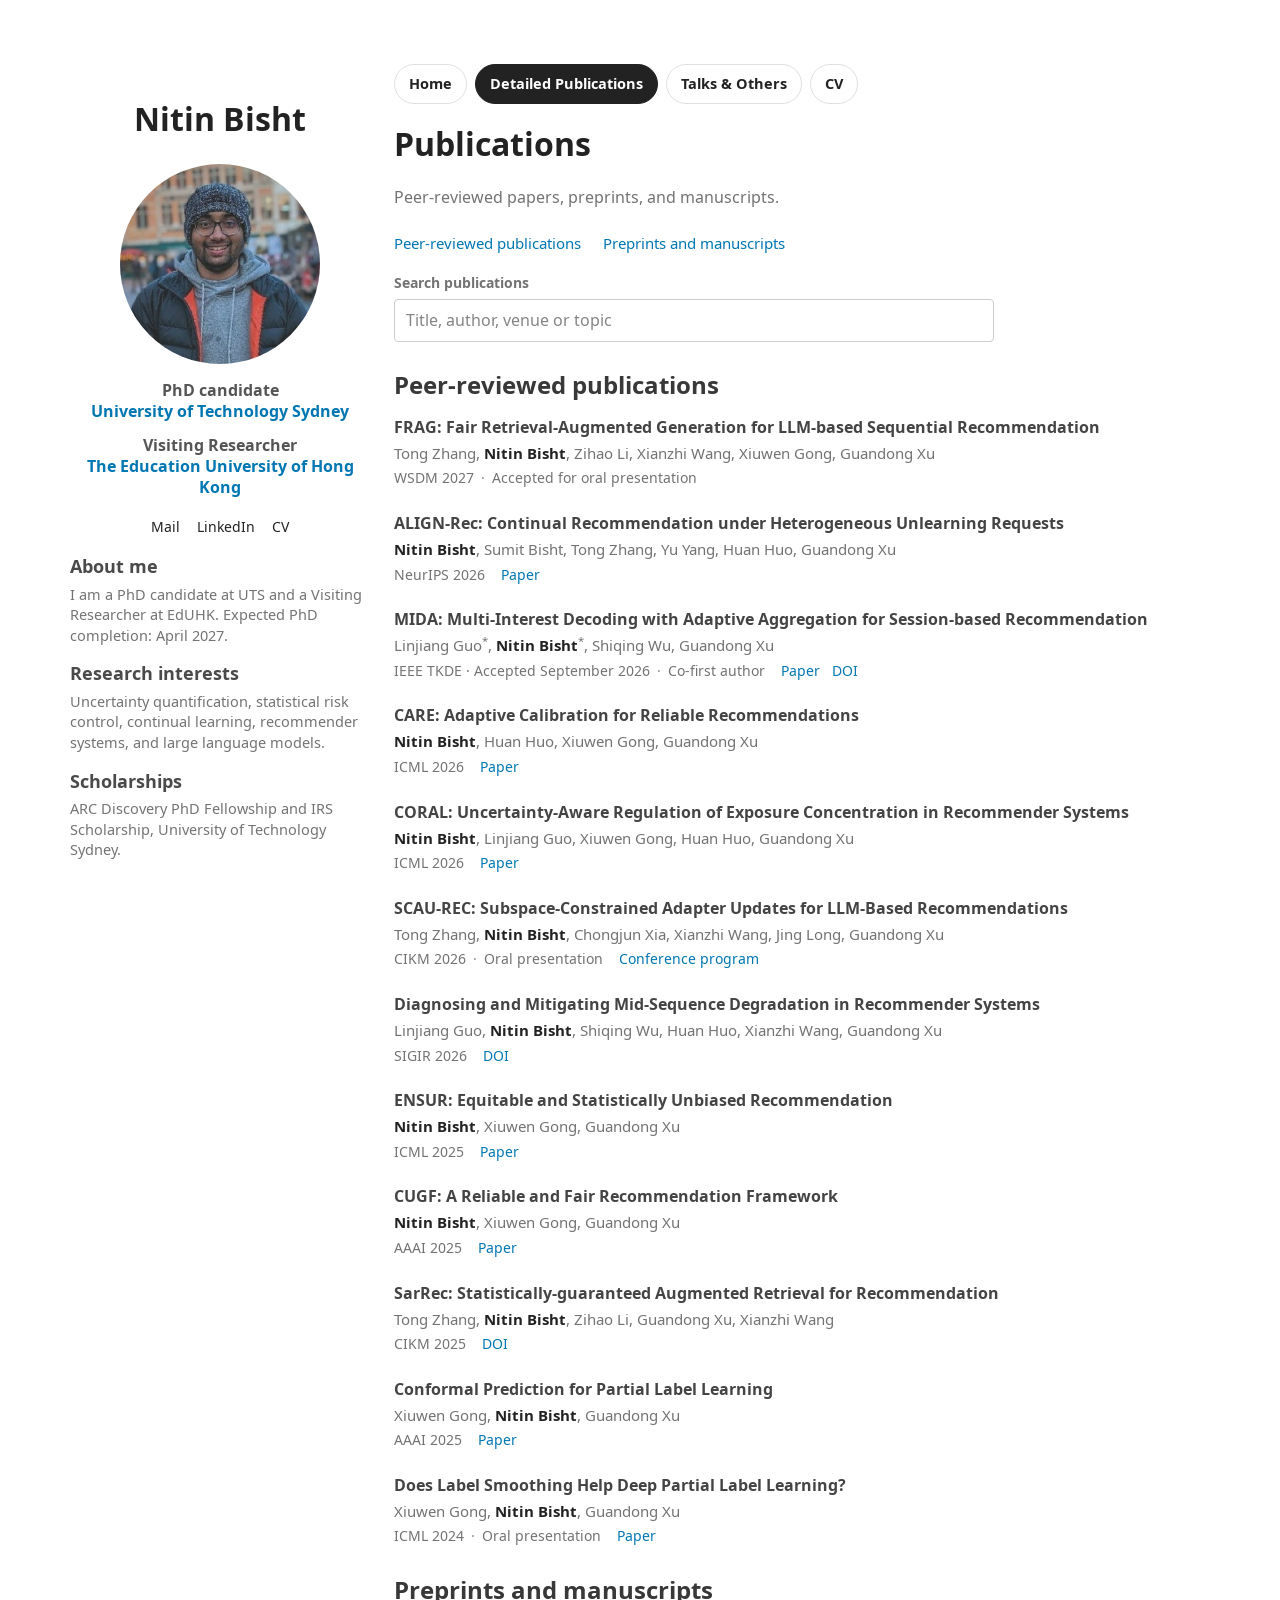
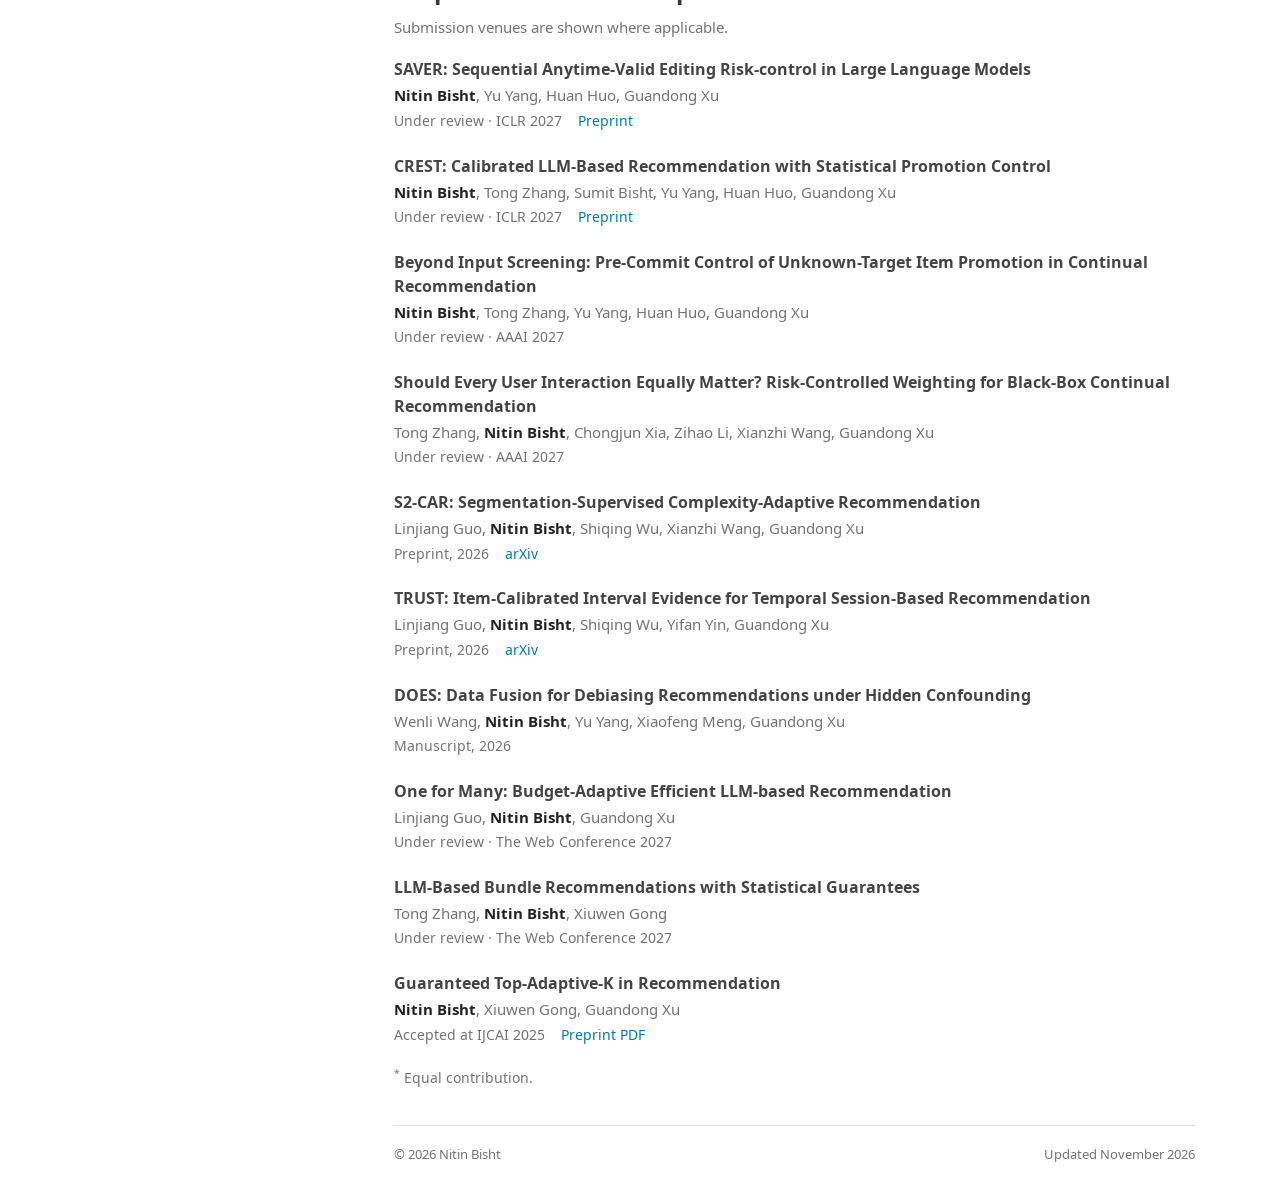
==== publications.html @ 3ca516d9 "Publish academic website and updated CV" ====
<!doctype html>
<html lang="en">
<head>
<meta charset="utf-8"><meta name="viewport" content="width=device-width, initial-scale=1">
<meta name="description" content="Publications and preprints by Nitin Bisht on statistical machine learning, recommender systems and large language models.">
<meta name="theme-color" content="#163e60">
<meta property="og:title" content="Publications · Nitin Bisht">
<meta property="og:description" content="Publications and preprints by Nitin Bisht on statistical machine learning, recommender systems and large language models.">
<meta property="og:type" content="website">
<title>Publications · Nitin Bisht</title>
<link rel="icon" href="/favicon.svg" type="image/svg+xml">
<link rel="stylesheet" href="/style.css">
<script defer src="/site.js"></script>
</head>
<body>
<a class="skip-link" href="#main">Skip to content</a>
<div class="site-shell">
<aside class="profile" aria-label="Profile">
      <a class="profile-name" href="/">Nitin Bisht</a>
      <a class="portrait-link" href="/" aria-label="Nitin Bisht home"><img class="portrait" src="/nitin-bisht.jpg" width="200" height="200" alt="Nitin Bisht"></a>
      <div class="profile-details">
      <p class="profile-role">PhD candidate<br><a href="https://www.uts.edu.au/" target="_blank" rel="noopener noreferrer">University of Technology Sydney</a></p>
      <p class="profile-role">Visiting Researcher<br><a href="https://www.eduhk.hk/" target="_blank" rel="noopener noreferrer">The Education University of Hong Kong</a></p>
      <div class="profile-links"><a href="mailto:nitin.bisht@student.uts.edu.au" class="">Mail</a><a href="https://www.linkedin.com/in/nitin-bisht-060b3b133" class="" target="_blank" rel="noopener noreferrer">LinkedIn</a><a href="/nitin-bisht-cv.pdf" class="">CV</a></div>
      <div class="profile-block"><h2>About me</h2><p>I am a PhD candidate at UTS and a Visiting Researcher at EdUHK. Expected PhD completion: April 2027.</p></div>
      <div class="profile-block"><h2>Research interests</h2><p>Uncertainty quantification, statistical risk control, continual learning, recommender systems, and large language models.</p></div>
      <div class="profile-block"><h2>Scholarships</h2><p>ARC Discovery PhD Fellowship and IRS Scholarship, University of Technology Sydney.</p></div>
      </div>
    </aside>
<div class="content-column">
<nav class="top-nav" aria-label="Main navigation"><a href="/">Home</a><a href="/publications.html" aria-current="page">Detailed Publications</a><a href="/talks.html">Talks & Others</a><a href="/cv.html">CV</a></nav>
<main id="main" tabindex="-1" class="publications-page">
<header class="page-header"><h1>Publications</h1>
<p class="page-intro">Peer-reviewed papers, preprints, and manuscripts.</p></header>
<div class="publication-tools">
<div class="publication-jumps"><a href="#peer-reviewed">Peer-reviewed publications</a><a href="#preprints">Preprints and manuscripts</a></div>
<label for="publication-search">Search publications</label>
<div class="search-row"><input id="publication-search" type="search" placeholder="Title, author, venue or topic" autocomplete="off"><button id="clear-search" type="button" hidden>Clear</button></div>
<p class="search-status" id="search-status" role="status" aria-live="polite"></p>
</div>
<section id="peer-reviewed" class="publication-section"><div class="section-heading"><h2>Peer-reviewed publications</h2></div>
<article class="publication" id="paper-frag" data-kind="reviewed" data-search="FRAG: Fair Retrieval-Augmented Generation for LLM-based Sequential Recommendation Tong Zhang Nitin Bisht Zihao Li Xianzhi Wang Xiuwen Gong Guandong Xu WSDM 2027 LLM retrieval fairness recommendation">
      <h3>FRAG: Fair Retrieval-Augmented Generation for LLM-based Sequential Recommendation</h3>
      <p class="authors">Tong Zhang, <strong>Nitin Bisht</strong>, Zihao Li, Xianzhi Wang, Xiuwen Gong, Guandong Xu</p>
      <p class="paper-meta"><span>WSDM 2027<span class="meta-separator">·</span><span class="paper-note">Accepted for oral presentation</span></span></p>
      
    </article><article class="publication" id="paper-align" data-kind="reviewed" data-search="ALIGN-Rec: Continual Recommendation under Heterogeneous Unlearning Requests Nitin Bisht Sumit Bisht Tong Zhang Yu Yang Huan Huo Guandong Xu NeurIPS 2026 continual learning machine unlearning privacy recommendation">
      <h3>ALIGN-Rec: Continual Recommendation under Heterogeneous Unlearning Requests</h3>
      <p class="authors"><strong>Nitin Bisht</strong>, Sumit Bisht, Tong Zhang, Yu Yang, Huan Huo, Guandong Xu</p>
      <p class="paper-meta"><span>NeurIPS 2026</span><span class="paper-links"><a href="https://openreview.net/forum?id=L8dS5AKSwG" class="" target="_blank" rel="noopener noreferrer">Paper</a></span></p>
      
    </article><article class="publication" id="paper-mida" data-kind="reviewed" data-search="MIDA: Multi-Interest Decoding with Adaptive Aggregation for Session-based Recommendation Linjiang Guo* Nitin Bisht* Shiqing Wu Guandong Xu IEEE TKDE · Accepted September 2026 session recommendation multi interest decoding">
      <h3>MIDA: Multi-Interest Decoding with Adaptive Aggregation for Session-based Recommendation</h3>
      <p class="authors">Linjiang Guo<sup>*</sup>, <strong>Nitin Bisht</strong><sup>*</sup>, Shiqing Wu, Guandong Xu</p>
      <p class="paper-meta"><span>IEEE TKDE · Accepted September 2026<span class="meta-separator">·</span><span class="paper-note">Co-first author</span></span><span class="paper-links"><a href="https://arxiv.org/abs/2610.34192" class="" target="_blank" rel="noopener noreferrer">Paper</a> <a href="https://doi.org/10.1109/TKDE.2026.3740693" class="" target="_blank" rel="noopener noreferrer">DOI</a></span></p>
      
    </article><article class="publication" id="paper-care" data-kind="reviewed" data-search="CARE: Adaptive Calibration for Reliable Recommendations Nitin Bisht Huan Huo Xiuwen Gong Guandong Xu ICML 2026 uncertainty calibration risk control distribution shift">
      <h3>CARE: Adaptive Calibration for Reliable Recommendations</h3>
      <p class="authors"><strong>Nitin Bisht</strong>, Huan Huo, Xiuwen Gong, Guandong Xu</p>
      <p class="paper-meta"><span>ICML 2026</span><span class="paper-links"><a href="https://proceedings.mlr.press/v306/bisht26b.html" class="" target="_blank" rel="noopener noreferrer">Paper</a></span></p>
      
    </article><article class="publication" id="paper-coral" data-kind="reviewed" data-search="CORAL: Uncertainty-Aware Regulation of Exposure Concentration in Recommender Systems Nitin Bisht Linjiang Guo Xiuwen Gong Huan Huo Guandong Xu ICML 2026 risk control fairness sequential decision exposure">
      <h3>CORAL: Uncertainty-Aware Regulation of Exposure Concentration in Recommender Systems</h3>
      <p class="authors"><strong>Nitin Bisht</strong>, Linjiang Guo, Xiuwen Gong, Huan Huo, Guandong Xu</p>
      <p class="paper-meta"><span>ICML 2026</span><span class="paper-links"><a href="https://proceedings.mlr.press/v306/bisht26a.html" class="" target="_blank" rel="noopener noreferrer">Paper</a></span></p>
      
    </article><article class="publication" id="paper-scau" data-kind="reviewed" data-search="SCAU-REC: Subspace-Constrained Adapter Updates for LLM-Based Recommendations Tong Zhang Nitin Bisht Chongjun Xia Xianzhi Wang Jing Long Guandong Xu CIKM 2026 LLM parameter efficient adapters recommendation">
      <h3>SCAU-REC: Subspace-Constrained Adapter Updates for LLM-Based Recommendations</h3>
      <p class="authors">Tong Zhang, <strong>Nitin Bisht</strong>, Chongjun Xia, Xianzhi Wang, Jing Long, Guandong Xu</p>
      <p class="paper-meta"><span>CIKM 2026<span class="meta-separator">·</span><span class="paper-note">Oral presentation</span></span><span class="paper-links"><a href="https://cikm2026.diag.uniroma1.it/cikm-program/CIKM2026_program.html" class="" target="_blank" rel="noopener noreferrer">Conference program</a></span></p>
      
    </article><article class="publication" id="paper-midsequence" data-kind="reviewed" data-search="Diagnosing and Mitigating Mid-Sequence Degradation in Recommender Systems Linjiang Guo Nitin Bisht Shiqing Wu Huan Huo Xianzhi Wang Guandong Xu SIGIR 2026 session recommendation sequence">
      <h3>Diagnosing and Mitigating Mid-Sequence Degradation in Recommender Systems</h3>
      <p class="authors">Linjiang Guo, <strong>Nitin Bisht</strong>, Shiqing Wu, Huan Huo, Xianzhi Wang, Guandong Xu</p>
      <p class="paper-meta"><span>SIGIR 2026</span><span class="paper-links"><a href="https://doi.org/10.1145/3805712.3809738" class="" target="_blank" rel="noopener noreferrer">DOI</a></span></p>
      
    </article><article class="publication" id="paper-ensur" data-kind="reviewed" data-search="ENSUR: Equitable and Statistically Unbiased Recommendation Nitin Bisht Xiuwen Gong Guandong Xu ICML 2025 uncertainty fairness risk control recommendation">
      <h3>ENSUR: Equitable and Statistically Unbiased Recommendation</h3>
      <p class="authors"><strong>Nitin Bisht</strong>, Xiuwen Gong, Guandong Xu</p>
      <p class="paper-meta"><span>ICML 2025</span><span class="paper-links"><a href="https://proceedings.mlr.press/v267/bisht25a.html" class="" target="_blank" rel="noopener noreferrer">Paper</a></span></p>
      
    </article><article class="publication" id="paper-cugf" data-kind="reviewed" data-search="CUGF: A Reliable and Fair Recommendation Framework Nitin Bisht Xiuwen Gong Guandong Xu AAAI 2025 fairness reliability recommendation">
      <h3>CUGF: A Reliable and Fair Recommendation Framework</h3>
      <p class="authors"><strong>Nitin Bisht</strong>, Xiuwen Gong, Guandong Xu</p>
      <p class="paper-meta"><span>AAAI 2025</span><span class="paper-links"><a href="https://ojs.aaai.org/index.php/AAAI/article/download/33245/35400" class="" target="_blank" rel="noopener noreferrer">Paper</a></span></p>
      
    </article><article class="publication" id="paper-sarrec" data-kind="reviewed" data-search="SarRec: Statistically-guaranteed Augmented Retrieval for Recommendation Tong Zhang Nitin Bisht Zihao Li Guandong Xu Xianzhi Wang CIKM 2025 retrieval statistical guarantees recommendation">
      <h3>SarRec: Statistically-guaranteed Augmented Retrieval for Recommendation</h3>
      <p class="authors">Tong Zhang, <strong>Nitin Bisht</strong>, Zihao Li, Guandong Xu, Xianzhi Wang</p>
      <p class="paper-meta"><span>CIKM 2025</span><span class="paper-links"><a href="https://doi.org/10.1145/3746252.3761054" class="" target="_blank" rel="noopener noreferrer">DOI</a></span></p>
      
    </article><article class="publication" id="paper-cpll" data-kind="reviewed" data-search="Conformal Prediction for Partial Label Learning Xiuwen Gong Nitin Bisht Guandong Xu AAAI 2025 uncertainty conformal prediction partial label learning">
      <h3>Conformal Prediction for Partial Label Learning</h3>
      <p class="authors">Xiuwen Gong, <strong>Nitin Bisht</strong>, Guandong Xu</p>
      <p class="paper-meta"><span>AAAI 2025</span><span class="paper-links"><a href="https://ojs.aaai.org/index.php/AAAI/article/download/33853/36008" class="" target="_blank" rel="noopener noreferrer">Paper</a></span></p>
      
    </article><article class="publication" id="paper-labelsmoothing" data-kind="reviewed" data-search="Does Label Smoothing Help Deep Partial Label Learning? Xiuwen Gong Nitin Bisht Guandong Xu ICML 2024 partial label learning classification">
      <h3>Does Label Smoothing Help Deep Partial Label Learning?</h3>
      <p class="authors">Xiuwen Gong, <strong>Nitin Bisht</strong>, Guandong Xu</p>
      <p class="paper-meta"><span>ICML 2024<span class="meta-separator">·</span><span class="paper-note">Oral presentation</span></span><span class="paper-links"><a href="https://proceedings.mlr.press/v235/gong24b.html" class="" target="_blank" rel="noopener noreferrer">Paper</a></span></p>
      
    </article>
</section>
<section id="preprints" class="publication-section"><div class="section-heading"><h2>Preprints and manuscripts</h2></div>
<p class="section-note">Submission venues are shown where applicable.</p>
<article class="publication" id="paper-saver" data-kind="preprint" data-search="SAVER: Sequential Anytime-Valid Editing Risk-control in Large Language Models Nitin Bisht Yu Yang Huan Huo Guandong Xu Under review · ICLR 2027 LLM knowledge editing statistical risk control sequential testing">
      <h3>SAVER: Sequential Anytime-Valid Editing Risk-control in Large Language Models</h3>
      <p class="authors"><strong>Nitin Bisht</strong>, Yu Yang, Huan Huo, Guandong Xu</p>
      <p class="paper-meta"><span>Under review · ICLR 2027</span><span class="paper-links"><a href="https://openreview.net/forum?id=ElpQeeyTLm" class="" target="_blank" rel="noopener noreferrer">Preprint</a></span></p>
      
    </article><article class="publication" id="paper-crest" data-kind="preprint" data-search="CREST: Calibrated LLM-Based Recommendation with Statistical Promotion Control Nitin Bisht Tong Zhang Sumit Bisht Yu Yang Huan Huo Guandong Xu Under review · ICLR 2027 LLM adversarial robustness manipulation calibration recommendation">
      <h3>CREST: Calibrated LLM-Based Recommendation with Statistical Promotion Control</h3>
      <p class="authors"><strong>Nitin Bisht</strong>, Tong Zhang, Sumit Bisht, Yu Yang, Huan Huo, Guandong Xu</p>
      <p class="paper-meta"><span>Under review · ICLR 2027</span><span class="paper-links"><a href="https://openreview.net/forum?id=1bhqIZcbQ5" class="" target="_blank" rel="noopener noreferrer">Preprint</a></span></p>
      
    </article><article class="publication" id="paper-taper" data-kind="preprint" data-search="Beyond Input Screening: Pre-Commit Control of Unknown-Target Item Promotion in Continual Recommendation Nitin Bisht Tong Zhang Yu Yang Huan Huo Guandong Xu Under review · AAAI 2027 TAPER-Rec security poisoning continual learning recommendation">
      <h3>Beyond Input Screening: Pre-Commit Control of Unknown-Target Item Promotion in Continual Recommendation</h3>
      <p class="authors"><strong>Nitin Bisht</strong>, Tong Zhang, Yu Yang, Huan Huo, Guandong Xu</p>
      <p class="paper-meta"><span>Under review · AAAI 2027</span></p>
      
    </article><article class="publication" id="paper-firm" data-kind="preprint" data-search="Should Every User Interaction Equally Matter? Risk-Controlled Weighting for Black-Box Continual Recommendation Tong Zhang Nitin Bisht Chongjun Xia Zihao Li Xianzhi Wang Guandong Xu Under review · AAAI 2027 FIRM risk control feedback continual learning recommendation">
      <h3>Should Every User Interaction Equally Matter? Risk-Controlled Weighting for Black-Box Continual Recommendation</h3>
      <p class="authors">Tong Zhang, <strong>Nitin Bisht</strong>, Chongjun Xia, Zihao Li, Xianzhi Wang, Guandong Xu</p>
      <p class="paper-meta"><span>Under review · AAAI 2027</span></p>
      
    </article><article class="publication" id="paper-s2car" data-kind="preprint" data-search="S2-CAR: Segmentation-Supervised Complexity-Adaptive Recommendation Linjiang Guo Nitin Bisht Shiqing Wu Xianzhi Wang Guandong Xu Preprint, 2026 session recommendation intent segmentation">
      <h3>S2-CAR: Segmentation-Supervised Complexity-Adaptive Recommendation</h3>
      <p class="authors">Linjiang Guo, <strong>Nitin Bisht</strong>, Shiqing Wu, Xianzhi Wang, Guandong Xu</p>
      <p class="paper-meta"><span>Preprint, 2026</span><span class="paper-links"><a href="https://arxiv.org/abs/2606.25415" class="" target="_blank" rel="noopener noreferrer">arXiv</a></span></p>
      
    </article><article class="publication" id="paper-trust" data-kind="preprint" data-search="TRUST: Item-Calibrated Interval Evidence for Temporal Session-Based Recommendation Linjiang Guo Nitin Bisht Shiqing Wu Yifan Yin Guandong Xu Preprint, 2026 session recommendation time intervals calibration">
      <h3>TRUST: Item-Calibrated Interval Evidence for Temporal Session-Based Recommendation</h3>
      <p class="authors">Linjiang Guo, <strong>Nitin Bisht</strong>, Shiqing Wu, Yifan Yin, Guandong Xu</p>
      <p class="paper-meta"><span>Preprint, 2026</span><span class="paper-links"><a href="https://arxiv.org/abs/2606.27214" class="" target="_blank" rel="noopener noreferrer">arXiv</a></span></p>
      
    </article><article class="publication" id="paper-does" data-kind="preprint" data-search="DOES: Data Fusion for Debiasing Recommendations under Hidden Confounding Wenli Wang Nitin Bisht Yu Yang Xiaofeng Meng Guandong Xu Manuscript, 2026 causal inference debiasing hidden confounding data fusion">
      <h3>DOES: Data Fusion for Debiasing Recommendations under Hidden Confounding</h3>
      <p class="authors">Wenli Wang, <strong>Nitin Bisht</strong>, Yu Yang, Xiaofeng Meng, Guandong Xu</p>
      <p class="paper-meta"><span>Manuscript, 2026</span></p>
      
    </article><article class="publication" id="paper-oneformany" data-kind="preprint" data-search="One for Many: Budget-Adaptive Efficient LLM-based Recommendation Linjiang Guo Nitin Bisht Guandong Xu Under review · The Web Conference 2027 LLM recommendation efficiency budget">
      <h3>One for Many: Budget-Adaptive Efficient LLM-based Recommendation</h3>
      <p class="authors">Linjiang Guo, <strong>Nitin Bisht</strong>, Guandong Xu</p>
      <p class="paper-meta"><span>Under review · The Web Conference 2027</span></p>
      
    </article><article class="publication" id="paper-bundle" data-kind="preprint" data-search="LLM-Based Bundle Recommendations with Statistical Guarantees Tong Zhang Nitin Bisht Xiuwen Gong Under review · The Web Conference 2027 LLM bundle recommendation statistical guarantees">
      <h3>LLM-Based Bundle Recommendations with Statistical Guarantees</h3>
      <p class="authors">Tong Zhang, <strong>Nitin Bisht</strong>, Xiuwen Gong</p>
      <p class="paper-meta"><span>Under review · The Web Conference 2027</span></p>
      
    </article><article class="publication" id="paper-topadaptive" data-kind="preprint" data-search="Guaranteed Top-Adaptive-K in Recommendation Nitin Bisht Xiuwen Gong Guandong Xu Accepted at IJCAI 2025 K-Adapt Top-Adaptive-K conformal prediction recommendation set size">
      <h3>Guaranteed Top-Adaptive-K in Recommendation</h3>
      <p class="authors"><strong>Nitin Bisht</strong>, Xiuwen Gong, Guandong Xu</p>
      <p class="paper-meta"><span>Accepted at IJCAI 2025</span><span class="paper-links"><a href="https://ijcai-preprints.s3.us-west-1.amazonaws.com/2025/1596.pdf" class="" target="_blank" rel="noopener noreferrer">Preprint PDF</a></span></p>
      
    </article>
</section>
<p class="empty-results" id="empty-results" hidden>No matching publications. Try another title, author, venue or topic.</p>
<p class="equal-note"><sup>*</sup> Equal contribution.</p>
</main>
<footer class="site-footer"><span>© 2026 Nitin Bisht</span><span>Updated November 2026</span></footer>
</div>
</div>
</body>
</html>
---- style.css ----
@charset "UTF-8";
@font-face{font-family:"Noto Sans";src:url("/NotoSans-Regular.ttf") format("truetype");font-style:normal;font-weight:400;font-display:swap}
@font-face{font-family:"Noto Sans";src:url("/NotoSans-Bold.ttf") format("truetype");font-style:normal;font-weight:700;font-display:swap}
:root{--ink:#222;--heading:#383838;--text:#737373;--link:#0077b3;--line:#e0e0e0}
*{box-sizing:border-box}
html{scroll-behavior:smooth;scroll-padding-top:24px;scrollbar-gutter:stable}
body{margin:0;background:#fff;color:var(--text);font:400 16px/1.55 "Noto Sans","Helvetica Neue",Arial,sans-serif;overflow-y:scroll}
a{color:var(--link);text-decoration:none;text-underline-offset:3px}
a:hover{text-decoration:underline;color:#005f8f}
button,input{font:inherit}
button{cursor:pointer}
a:focus-visible,button:focus-visible,input:focus-visible{outline:2px solid var(--link);outline-offset:4px}
p{margin:0 0 18px}
h1,h2,h3{line-height:1.25;color:var(--heading);font-weight:700}
h1{font-size:2rem;margin:0 0 20px;color:var(--ink)}
h2{font-size:1.5rem;margin:0 0 14px}
h3{font-size:1.125rem;margin:0 0 8px;color:#4a4a4a}
strong{font-weight:700;color:var(--ink)}
sup{font-size:.75em;line-height:0}
[hidden]{display:none!important}
.site-shell{width:calc(100% - 140px);max-width:1280px;margin:60px auto 0;display:grid;grid-template-columns:300px minmax(0,1fr);gap:24px;align-items:start}
.profile{position:sticky;top:22px;padding-top:40px;max-height:calc(100vh - 32px);overflow-y:auto;scrollbar-width:none}
.profile::-webkit-scrollbar{display:none}
.profile-name{font-size:2rem;font-weight:700;color:var(--ink);line-height:1.2;display:block;text-align:center;margin:0 0 26px}
.profile-name:hover{text-decoration:none;color:var(--ink)}
.portrait-link{display:block;width:200px;margin:0 auto 16px}
.portrait{width:200px;height:200px;display:block;object-fit:cover;border-radius:50%}
.profile-role{text-align:center;font-size:1rem;line-height:1.3;font-weight:700;color:#555;margin-bottom:13px}
.profile-role a{color:var(--link)}
.profile-links{display:flex;justify-content:center;flex-wrap:wrap;gap:8px 17px;font-size:.875rem;margin:19px 0 17px}
.profile-links a{color:var(--ink)}
.profile-block h2{font-size:1.125rem;color:#4a4a4a;margin:17px 0 6px}
.profile-block p{font-size:.90625rem;line-height:1.42;margin:0 0 15px}
.top-nav{display:flex;flex-wrap:wrap;align-items:center;gap:8px;margin:4px 0 20px}
.top-nav a{font-size:.90625rem;font-weight:700;color:var(--ink);padding:8px 14px;border:1px solid var(--line);border-radius:999px;line-height:1.5;background:white}
.top-nav a:hover{color:var(--link);border-color:var(--link);text-decoration:none}
.top-nav a[aria-current=page]{color:#fff;background:var(--ink);border-color:var(--ink)}
.page-header{margin-bottom:21px}
.page-intro{font-size:1rem;line-height:1.65;margin-bottom:22px}
.introduction{line-height:1.65;margin-top:10px}
.research-profile{line-height:1.65}
section{margin:28px 0 0}
.section-heading{display:flex;align-items:baseline;justify-content:space-between;gap:16px;margin-bottom:15px}
.section-heading h2{margin:0}
.section-link{font-size:.875rem;white-space:nowrap}
.section-note{font-size:.9375rem;margin:-4px 0 18px}
.news-list{list-style:none;padding:0;margin:0}
.news-list li{display:grid;grid-template-columns:9rem minmax(0,1fr);gap:14px;margin-bottom:9px;font-size:.9375rem;line-height:1.5}
.news-date{color:#555;white-space:nowrap;font-weight:700;font-size:.875rem}
.publication{padding:0;margin:0 0 22px;scroll-margin-top:24px}
.publication:last-child{margin-bottom:0}
.publication h3{font-size:1rem;line-height:1.5;margin-bottom:3px;color:#444}
.authors{font-size:.9375rem;line-height:1.5;margin-bottom:3px}
.paper-meta{font-size:.875rem;display:flex;align-items:baseline;flex-wrap:wrap;gap:3px 16px;margin-bottom:0}
.meta-separator{padding:0 7px;color:#888}
.paper-links{display:inline-flex;gap:12px}
.paper-summary{font-size:.9375rem;line-height:1.55;margin:7px 0 0}
.publication-tools{padding:0;margin:0 0 28px}
.publication-jumps{display:flex;flex-wrap:wrap;gap:7px 22px;margin-bottom:17px;font-size:.9375rem}
.publication-tools label{display:block;font-size:.875rem;font-weight:700;margin-bottom:5px}
.search-row{display:flex;gap:10px;align-items:center;max-width:600px}
.search-row input{width:100%;min-width:0;padding:8px 11px;border:1px solid #ccc;border-radius:4px;background:#fff;color:#444}
.search-row input::placeholder{color:#858585}
.search-row button{border:1px solid #ccc;border-radius:4px;background:#fff;color:#444;padding:8px 13px}
.search-status{font-size:.875rem;margin:6px 0 0}
.search-status:empty{display:none}
.equal-note{font-size:.875rem;margin-top:22px}
.empty-results{padding:22px 0}
.record{margin-bottom:22px}
.record-heading{display:flex;align-items:baseline;justify-content:space-between;gap:15px}
.record-date{font-size:.875rem;white-space:nowrap}
.record-date:empty{display:none}
.record-heading h3{font-size:1rem;color:#444}
.institution{font-size:.9375rem;margin-bottom:5px}
.record p:last-child{margin-bottom:0}
.record>p:not(.institution){font-size:.9375rem}
.section-card{border:1px solid var(--line);border-radius:10px;padding:13px 15px;margin:0 0 22px;background:#fff}
.section-card h2{margin:0 0 10px}
.activity-list{padding-left:18px;margin:0;line-height:1.55;font-size:.9375rem}
.activity-list li{margin-bottom:6px}
.activity-list li:last-child{margin-bottom:0}
.subsection+.subsection{border-top:1px dashed var(--line);padding-top:12px;margin-top:14px}
.subsection h3{margin:0 0 7px}
.activity-context{font-size:.9375rem;line-height:1.5;margin-bottom:9px}
.activity-list+.activity-context{margin:9px 0 0}
.cv-downloads{padding-bottom:6px;margin-bottom:24px}
.primary-link{display:inline-block;border:1px solid var(--line);color:#333;padding:8px 14px;border-radius:999px;font-size:.9375rem;font-weight:700}
.primary-link:hover{text-decoration:none;border-color:var(--link)}


.cv-page .section-heading{border-bottom:1px solid var(--line);padding-bottom:7px}
.cv-page section{margin-top:27px}
.cv-page .publication{margin-bottom:16px}
.compact-list{padding-left:20px;margin:0}
.compact-list li{margin-bottom:7px;font-size:.9375rem}
.skills-list{margin:0}
.skills-list>div{display:grid;grid-template-columns:135px 1fr;gap:17px;margin-bottom:9px;font-size:.9375rem}
dt{font-weight:700;color:#444}
dd{margin:0}
.contact-section p{font-size:.9375rem;overflow-wrap:anywhere}
.site-footer{border-top:1px solid var(--line);margin-top:36px;padding:18px 0 26px;display:flex;justify-content:space-between;gap:14px;flex-wrap:wrap;font-size:.8125rem}
.sr-only{position:absolute;width:1px;height:1px;padding:0;margin:-1px;overflow:hidden;clip:rect(0,0,0,0);white-space:nowrap;border:0}
.skip-link{position:fixed;left:20px;top:-100px;background:#222;padding:10px 18px;color:#fff;z-index:10}
.skip-link:focus{top:12px}
@media(max-width:1050px){.site-shell{width:calc(100% - 70px);grid-template-columns:270px minmax(0,1fr);gap:25px}.profile-name{font-size:1.8rem}.top-nav a{padding:7px 12px}.record-heading{flex-wrap:wrap;gap:2px}}
@media(max-width:800px){.site-shell{display:block;width:calc(100% - 40px);margin-top:28px}.profile{position:static;max-height:none;overflow:visible;padding:0 0 22px;margin-bottom:22px;border-bottom:1px solid var(--line);display:grid;grid-template-columns:110px 1fr;column-gap:20px}.profile-name{grid-column:1/-1;text-align:left;margin-bottom:18px;font-size:1.9rem}.portrait-link{width:110px;margin:0}.portrait{width:110px;height:110px}.profile-role{text-align:left;font-size:.9375rem;line-height:1.4;margin-bottom:11px}.profile-links{justify-content:flex-start;font-size:.875rem;margin:14px 0 0}.profile-block{display:none}.top-nav{gap:7px;margin:0 0 24px}.top-nav a{font-size:.875rem;padding:7px 12px}.page-header{margin-bottom:20px}h1{font-size:1.8rem}.news-list li{grid-template-columns:9rem minmax(0,1fr);gap:10px}.section-heading{gap:10px}h2{font-size:1.4rem}.record-heading{display:block}.record-date{display:block;margin:-3px 0 5px}.skills-list>div{grid-template-columns:1fr;gap:2px}.section-card{padding:13px}.activity-list{font-size:.9375rem}.site-footer{margin-top:28px}.publication h3{font-size:1rem}}
@media(max-width:390px){.profile{grid-template-columns:90px 1fr;gap:15px}.portrait-link,.portrait{width:90px;height:90px}.top-nav a{font-size:.875rem;padding:7px 10px}.news-list li{grid-template-columns:1fr;gap:1px}.section-link{white-space:normal}}
@media(prefers-reduced-motion:reduce){html{scroll-behavior:auto}}
@media print{body{font-size:10pt;color:#444}.site-shell{display:block;width:100%;margin:0}.profile,.top-nav,.cv-downloads,.publication-tools,.site-footer,.skip-link{display:none}main{width:100%}h1{font-size:22pt}h2{font-size:14pt}h3{font-size:11pt}.publication,.record{break-inside:avoid}a{color:#111}section{margin-top:16pt}.paper-links{display:none}.publication h3{font-size:11pt}.authors,.paper-meta,.paper-summary{font-size:9.5pt}}
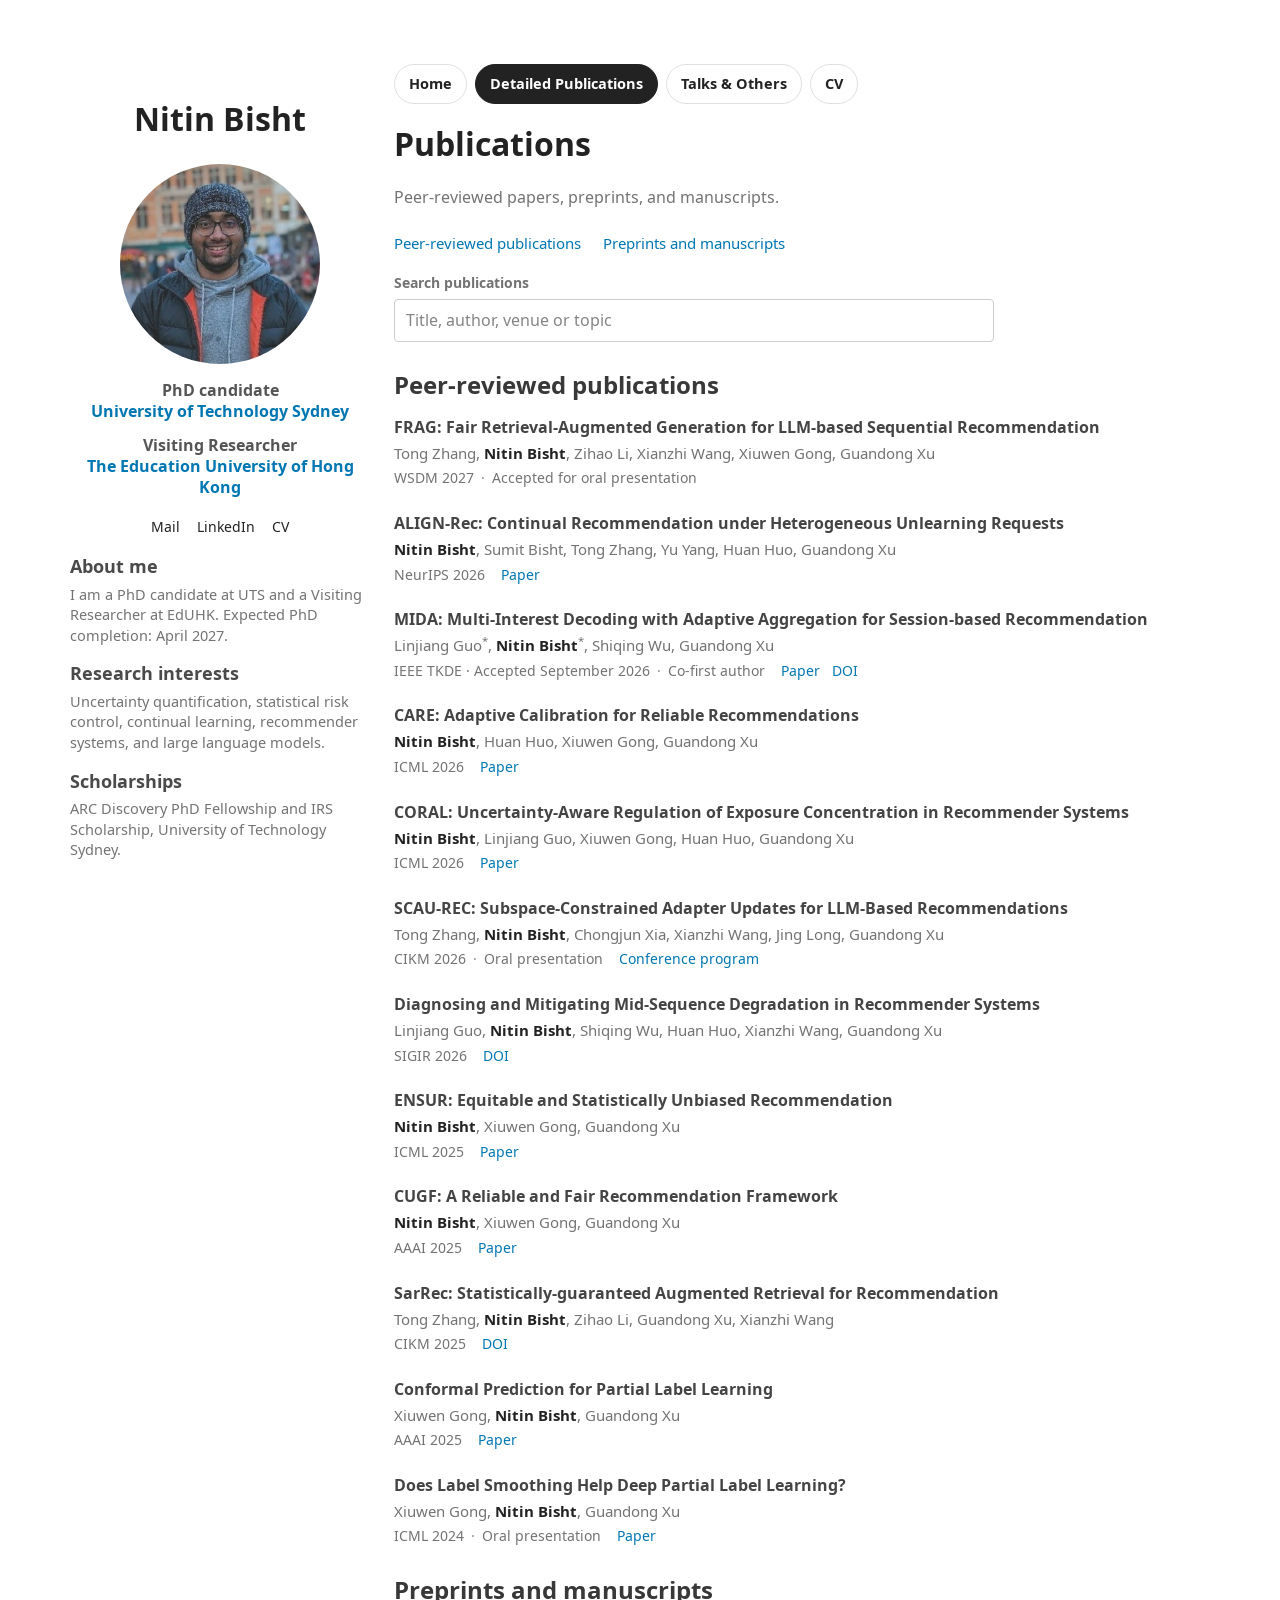
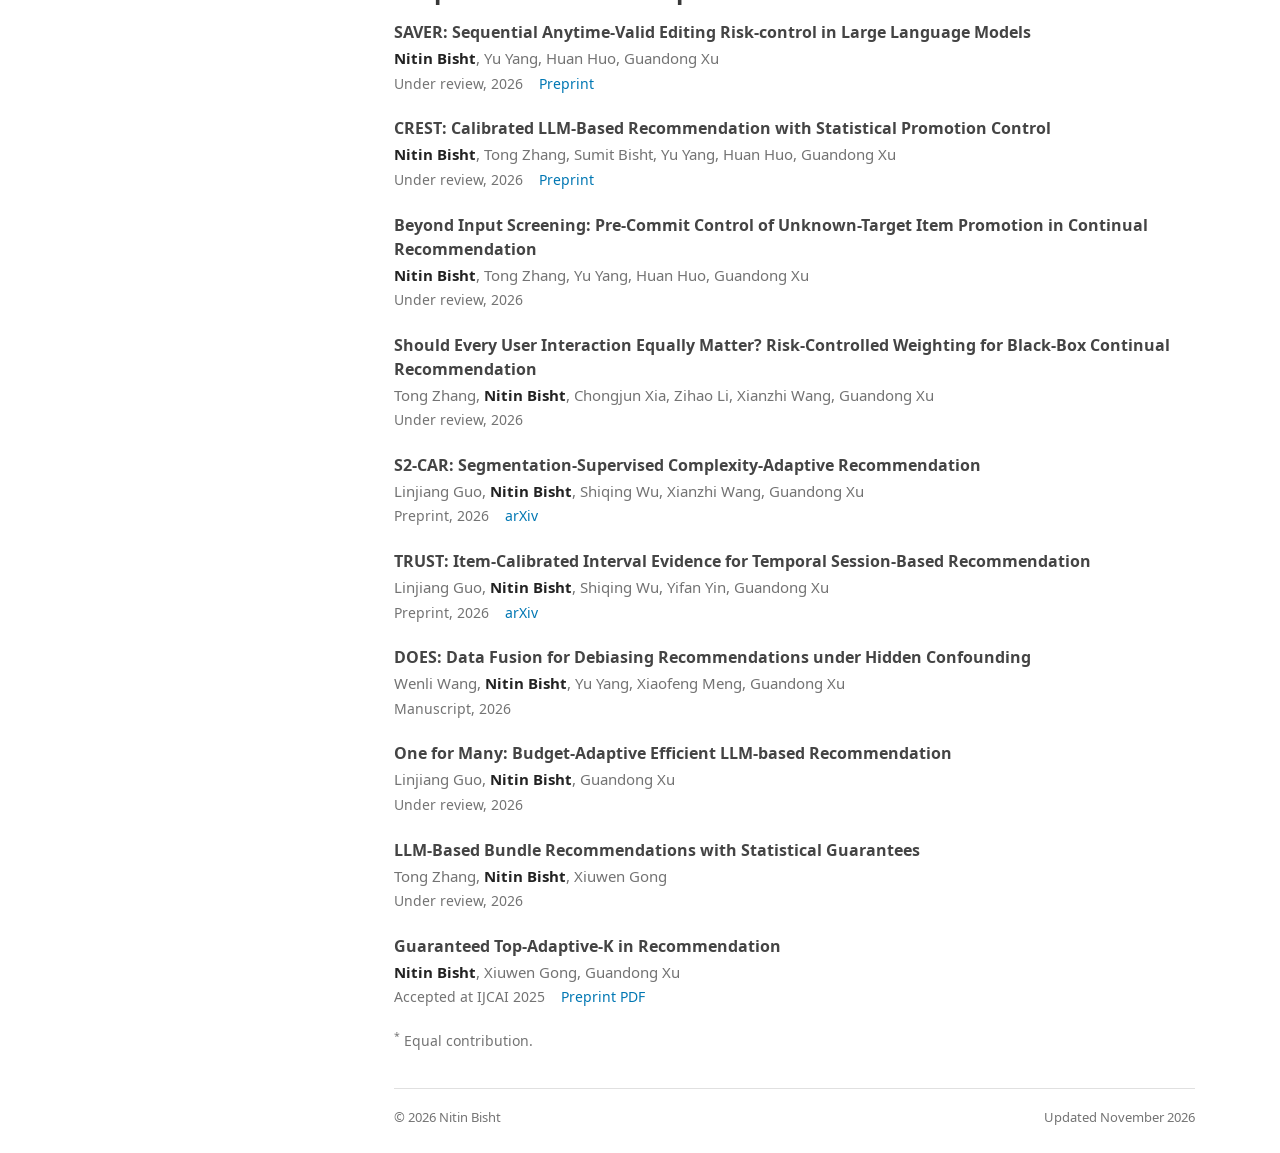
==== commit 91d58f8c: "Remove target venue names from manuscripts under review" ====
--- a/publications.html
+++ b/publications.html
@@ -102,26 +102,25 @@
     </article>
 </section>
 <section id="preprints" class="publication-section"><div class="section-heading"><h2>Preprints and manuscripts</h2></div>
-<p class="section-note">Submission venues are shown where applicable.</p>
-<article class="publication" id="paper-saver" data-kind="preprint" data-search="SAVER: Sequential Anytime-Valid Editing Risk-control in Large Language Models Nitin Bisht Yu Yang Huan Huo Guandong Xu Under review · ICLR 2027 LLM knowledge editing statistical risk control sequential testing">
+<article class="publication" id="paper-saver" data-kind="preprint" data-search="SAVER: Sequential Anytime-Valid Editing Risk-control in Large Language Models Nitin Bisht Yu Yang Huan Huo Guandong Xu Under review, 2026 LLM knowledge editing statistical risk control sequential testing">
       <h3>SAVER: Sequential Anytime-Valid Editing Risk-control in Large Language Models</h3>
       <p class="authors"><strong>Nitin Bisht</strong>, Yu Yang, Huan Huo, Guandong Xu</p>
-      <p class="paper-meta"><span>Under review · ICLR 2027</span><span class="paper-links"><a href="https://openreview.net/forum?id=ElpQeeyTLm" class="" target="_blank" rel="noopener noreferrer">Preprint</a></span></p>
+      <p class="paper-meta"><span>Under review, 2026</span><span class="paper-links"><a href="https://openreview.net/forum?id=ElpQeeyTLm" class="" target="_blank" rel="noopener noreferrer">Preprint</a></span></p>
       
-    </article><article class="publication" id="paper-crest" data-kind="preprint" data-search="CREST: Calibrated LLM-Based Recommendation with Statistical Promotion Control Nitin Bisht Tong Zhang Sumit Bisht Yu Yang Huan Huo Guandong Xu Under review · ICLR 2027 LLM adversarial robustness manipulation calibration recommendation">
+    </article><article class="publication" id="paper-crest" data-kind="preprint" data-search="CREST: Calibrated LLM-Based Recommendation with Statistical Promotion Control Nitin Bisht Tong Zhang Sumit Bisht Yu Yang Huan Huo Guandong Xu Under review, 2026 LLM adversarial robustness manipulation calibration recommendation">
       <h3>CREST: Calibrated LLM-Based Recommendation with Statistical Promotion Control</h3>
       <p class="authors"><strong>Nitin Bisht</strong>, Tong Zhang, Sumit Bisht, Yu Yang, Huan Huo, Guandong Xu</p>
-      <p class="paper-meta"><span>Under review · ICLR 2027</span><span class="paper-links"><a href="https://openreview.net/forum?id=1bhqIZcbQ5" class="" target="_blank" rel="noopener noreferrer">Preprint</a></span></p>
+      <p class="paper-meta"><span>Under review, 2026</span><span class="paper-links"><a href="https://openreview.net/forum?id=1bhqIZcbQ5" class="" target="_blank" rel="noopener noreferrer">Preprint</a></span></p>
       
-    </article><article class="publication" id="paper-taper" data-kind="preprint" data-search="Beyond Input Screening: Pre-Commit Control of Unknown-Target Item Promotion in Continual Recommendation Nitin Bisht Tong Zhang Yu Yang Huan Huo Guandong Xu Under review · AAAI 2027 TAPER-Rec security poisoning continual learning recommendation">
+    </article><article class="publication" id="paper-taper" data-kind="preprint" data-search="Beyond Input Screening: Pre-Commit Control of Unknown-Target Item Promotion in Continual Recommendation Nitin Bisht Tong Zhang Yu Yang Huan Huo Guandong Xu Under review, 2026 TAPER-Rec security poisoning continual learning recommendation">
       <h3>Beyond Input Screening: Pre-Commit Control of Unknown-Target Item Promotion in Continual Recommendation</h3>
       <p class="authors"><strong>Nitin Bisht</strong>, Tong Zhang, Yu Yang, Huan Huo, Guandong Xu</p>
-      <p class="paper-meta"><span>Under review · AAAI 2027</span></p>
+      <p class="paper-meta"><span>Under review, 2026</span></p>
       
-    </article><article class="publication" id="paper-firm" data-kind="preprint" data-search="Should Every User Interaction Equally Matter? Risk-Controlled Weighting for Black-Box Continual Recommendation Tong Zhang Nitin Bisht Chongjun Xia Zihao Li Xianzhi Wang Guandong Xu Under review · AAAI 2027 FIRM risk control feedback continual learning recommendation">
+    </article><article class="publication" id="paper-firm" data-kind="preprint" data-search="Should Every User Interaction Equally Matter? Risk-Controlled Weighting for Black-Box Continual Recommendation Tong Zhang Nitin Bisht Chongjun Xia Zihao Li Xianzhi Wang Guandong Xu Under review, 2026 FIRM risk control feedback continual learning recommendation">
       <h3>Should Every User Interaction Equally Matter? Risk-Controlled Weighting for Black-Box Continual Recommendation</h3>
       <p class="authors">Tong Zhang, <strong>Nitin Bisht</strong>, Chongjun Xia, Zihao Li, Xianzhi Wang, Guandong Xu</p>
-      <p class="paper-meta"><span>Under review · AAAI 2027</span></p>
+      <p class="paper-meta"><span>Under review, 2026</span></p>
       
     </article><article class="publication" id="paper-s2car" data-kind="preprint" data-search="S2-CAR: Segmentation-Supervised Complexity-Adaptive Recommendation Linjiang Guo Nitin Bisht Shiqing Wu Xianzhi Wang Guandong Xu Preprint, 2026 session recommendation intent segmentation">
       <h3>S2-CAR: Segmentation-Supervised Complexity-Adaptive Recommendation</h3>
@@ -138,15 +137,15 @@
       <p class="authors">Wenli Wang, <strong>Nitin Bisht</strong>, Yu Yang, Xiaofeng Meng, Guandong Xu</p>
       <p class="paper-meta"><span>Manuscript, 2026</span></p>
       
-    </article><article class="publication" id="paper-oneformany" data-kind="preprint" data-search="One for Many: Budget-Adaptive Efficient LLM-based Recommendation Linjiang Guo Nitin Bisht Guandong Xu Under review · The Web Conference 2027 LLM recommendation efficiency budget">
+    </article><article class="publication" id="paper-oneformany" data-kind="preprint" data-search="One for Many: Budget-Adaptive Efficient LLM-based Recommendation Linjiang Guo Nitin Bisht Guandong Xu Under review, 2026 LLM recommendation efficiency budget">
       <h3>One for Many: Budget-Adaptive Efficient LLM-based Recommendation</h3>
       <p class="authors">Linjiang Guo, <strong>Nitin Bisht</strong>, Guandong Xu</p>
-      <p class="paper-meta"><span>Under review · The Web Conference 2027</span></p>
+      <p class="paper-meta"><span>Under review, 2026</span></p>
       
-    </article><article class="publication" id="paper-bundle" data-kind="preprint" data-search="LLM-Based Bundle Recommendations with Statistical Guarantees Tong Zhang Nitin Bisht Xiuwen Gong Under review · The Web Conference 2027 LLM bundle recommendation statistical guarantees">
+    </article><article class="publication" id="paper-bundle" data-kind="preprint" data-search="LLM-Based Bundle Recommendations with Statistical Guarantees Tong Zhang Nitin Bisht Xiuwen Gong Under review, 2026 LLM bundle recommendation statistical guarantees">
       <h3>LLM-Based Bundle Recommendations with Statistical Guarantees</h3>
       <p class="authors">Tong Zhang, <strong>Nitin Bisht</strong>, Xiuwen Gong</p>
-      <p class="paper-meta"><span>Under review · The Web Conference 2027</span></p>
+      <p class="paper-meta"><span>Under review, 2026</span></p>
       
     </article><article class="publication" id="paper-topadaptive" data-kind="preprint" data-search="Guaranteed Top-Adaptive-K in Recommendation Nitin Bisht Xiuwen Gong Guandong Xu Accepted at IJCAI 2025 K-Adapt Top-Adaptive-K conformal prediction recommendation set size">
       <h3>Guaranteed Top-Adaptive-K in Recommendation</h3>
